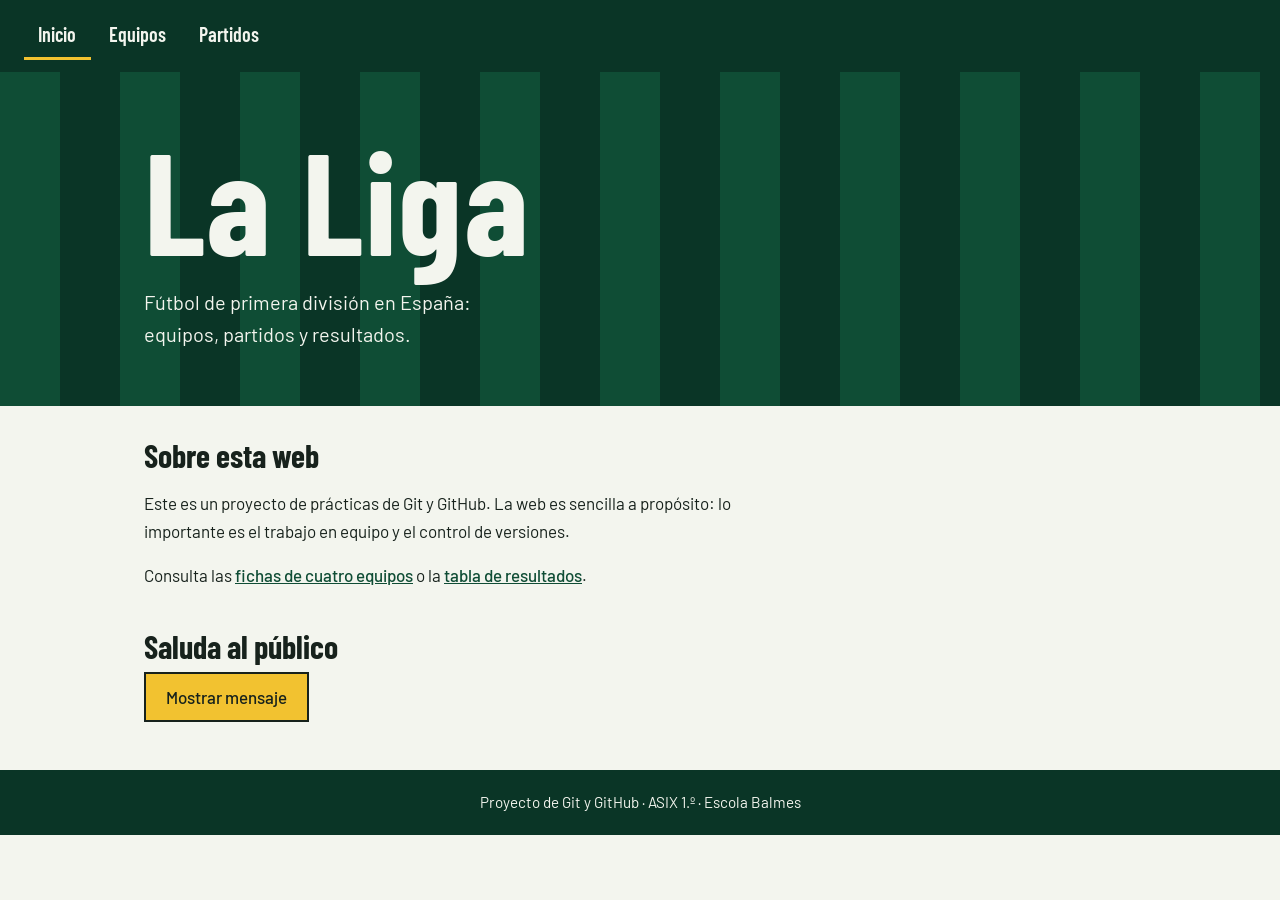
==== index.html @ 01cf9207 "Estructura inicial del proyecto" ====
<!DOCTYPE html>
<html lang="es">
<head>
  <meta charset="UTF-8">
  <meta name="viewport" content="width=device-width, initial-scale=1">
  <title>La Liga | Inicio</title>
  <link rel="preconnect" href="https://fonts.googleapis.com">
  <link rel="preconnect" href="https://fonts.gstatic.com" crossorigin>
  <link href="https://fonts.googleapis.com/css2?family=Barlow+Condensed:wght@600;700&family=Barlow:wght@400;500&display=swap" rel="stylesheet">
  <link rel="stylesheet" href="css/style.css">
</head>
<body>
  <header class="cabecera">
    <nav class="menu" aria-label="Navegación principal">
      <a href="index.html" class="activo" aria-current="page">Inicio</a>
      <a href="equipos.html">Equipos</a>
      <a href="partidos.html">Partidos</a>
    </nav>

    <div class="portada">
      <h1>La Liga</h1>
      <p class="lema">Fútbol de primera división en España: equipos, partidos y resultados.</p>
    </div>
  </header>

  <main class="contenido">
    <section>
      <h2>Sobre esta web</h2>
      <p>
        Este es un proyecto de prácticas de Git y GitHub. La web es sencilla a propósito:
        lo importante es el trabajo en equipo y el control de versiones.
      </p>
      <p>
        Consulta las <a href="equipos.html">fichas de cuatro equipos</a> o la
        <a href="partidos.html">tabla de resultados</a>.
      </p>
    </section>

    <section>
      <h2>Saluda al público</h2>
      <button id="btn-mensaje" type="button">Mostrar mensaje</button>
      <p id="mensaje" class="mensaje" role="status" hidden></p>
    </section>
  </main>

  <footer class="pie">
    <p>Proyecto de Git y GitHub · ASIX 1.º · Escola Balmes</p>
  </footer>

  <script src="js/script.js"></script>
</body>
</html>
---- css/style.css ----
/* =========================================================
   La Liga · hoja de estilos
   Secciones: 1. Colores y fondo · 2. Tipografía · 3. Estructura
              4. Equipos · 5. Tabla de partidos · 6. Botón y accesibilidad
   ========================================================= */


/* ---------- 1. COLORES Y FONDO ---------- */
:root {
  --cesped: #0f4d35;
  --cesped-oscuro: #0a3526;
  --tiza: #f3f5ee;
  --tarjeta-amarilla: #f2c230;
  --tarjeta-roja: #c8362b;
  --tinta: #17221c;
  --linea: #cdd5c8;
}

body {
  margin: 0;
  background: var(--tiza);
  color: var(--tinta);
}

/* Cabecera con franjas de césped segado */
.cabecera {
  background-color: var(--cesped);
  background-image: repeating-linear-gradient(
    90deg,
    var(--cesped) 0,
    var(--cesped) 60px,
    var(--cesped-oscuro) 60px,
    var(--cesped-oscuro) 120px
  );
  color: var(--tiza);
}

.pie {
  background: var(--cesped-oscuro);
  color: var(--tiza);
}


/* ---------- 2. TIPOGRAFÍA ---------- */
body {
  font-family: "Barlow", "Segoe UI", Arial, sans-serif;
  font-size: 1.0625rem;
  line-height: 1.6;
}

h1,
h2 {
  font-family: "Barlow Condensed", "Arial Narrow", Arial, sans-serif;
  font-weight: 700;
  line-height: 1.1;
}

h1 {
  font-size: clamp(4rem, 14vw, 9rem);
  letter-spacing: 0.01em;
  margin: 0;
}

h2 {
  font-size: 2rem;
  margin: 0 0 0.5rem;
}

.lema {
  font-size: 1.25rem;
  max-width: 36ch;
  margin: 0.5rem 0 0;
}

a {
  color: var(--cesped);
  font-weight: 500;
}


/* ---------- 3. ESTRUCTURA ---------- */
.menu {
  display: flex;
  gap: 0.25rem;
  padding: 0.75rem 1.5rem;
  background: var(--cesped-oscuro);
}

.menu a {
  color: var(--tiza);
  text-decoration: none;
  padding: 0.4rem 0.9rem;
  border-bottom: 3px solid transparent;
  font-family: "Barlow Condensed", "Arial Narrow", Arial, sans-serif;
  font-size: 1.25rem;
  font-weight: 600;
}

.menu a:hover {
  border-bottom-color: var(--tarjeta-amarilla);
}

.menu a.activo {
  border-bottom-color: var(--tarjeta-amarilla);
}

.portada {
  padding: 3rem 1.5rem 3.5rem;
  max-width: 62rem;
  margin: 0 auto;
}

.portada-interior {
  padding-bottom: 2rem;
}

.portada-interior h1 {
  font-size: clamp(3rem, 10vw, 5.5rem);
}

.contenido {
  max-width: 62rem;
  margin: 0 auto;
  padding: 2rem 1.5rem 3rem;
}

.contenido section + section {
  margin-top: 2.5rem;
}

.contenido p {
  max-width: 62ch;
}

.pie {
  padding: 1.25rem 1.5rem;
  text-align: center;
  font-size: 0.95rem;
}

.pie p {
  margin: 0;
}


/* ---------- 4. EQUIPOS ---------- */
.rejilla-equipos {
  display: grid;
  grid-template-columns: repeat(auto-fit, minmax(240px, 1fr));
  gap: 1.5rem;
}

.equipo {
  background: #fff;
  border: 1px solid var(--linea);
  padding: 0 1.25rem 1.25rem;
}

.equipo h2 {
  margin-top: 1rem;
}

.equipo dl {
  margin: 0;
  display: grid;
  grid-template-columns: auto 1fr;
  gap: 0.25rem 1rem;
}

.equipo dt {
  font-weight: 500;
  color: #4d5c52;
}

.equipo dd {
  margin: 0;
}

/* Banda con los colores de la camiseta */
.camiseta {
  height: 18px;
  margin: 0 -1.25rem;
}

.madrid {
  background: #fff;
  border-bottom: 1px solid var(--linea);
}

.barca {
  background: repeating-linear-gradient(90deg, #a50044 0, #a50044 18px, #004d98 18px, #004d98 36px);
}

.atletico {
  background: repeating-linear-gradient(90deg, #cb3524 0, #cb3524 18px, #ffffff 18px, #ffffff 36px);
  border-bottom: 1px solid var(--linea);
}

.athletic {
  background: repeating-linear-gradient(90deg, #ee2523 0, #ee2523 18px, #ffffff 18px, #ffffff 36px);
  border-bottom: 1px solid var(--linea);
}


/* ---------- 5. TABLA DE PARTIDOS ---------- */
.aviso {
  border-left: 6px solid var(--tarjeta-amarilla);
  background: #fff;
  padding: 0.6rem 1rem;
}

.tabla-contenedor {
  overflow-x: auto;
  margin-top: 1.5rem;
}

table {
  width: 100%;
  border-collapse: collapse;
  background: #fff;
}

caption {
  text-align: left;
  font-family: "Barlow Condensed", "Arial Narrow", Arial, sans-serif;
  font-size: 1.5rem;
  font-weight: 700;
  padding-bottom: 0.5rem;
}

th,
td {
  padding: 0.75rem 1rem;
  text-align: left;
  border-bottom: 1px solid var(--linea);
}

thead th {
  background: var(--cesped);
  color: var(--tiza);
  font-weight: 500;
}

.marcador {
  font-family: "Barlow Condensed", "Arial Narrow", Arial, sans-serif;
  font-size: 1.4rem;
  font-weight: 700;
  white-space: nowrap;
}

tbody tr:hover {
  background: #eef2ea;
}


/* ---------- 6. BOTÓN Y ACCESIBILIDAD ---------- */
button {
  font: inherit;
  font-weight: 500;
  background: var(--tarjeta-amarilla);
  color: var(--tinta);
  border: 2px solid var(--tinta);
  padding: 0.6rem 1.25rem;
  cursor: pointer;
}

button:hover {
  background: var(--tinta);
  color: var(--tarjeta-amarilla);
}

.mensaje {
  margin-top: 1rem;
  padding: 0.75rem 1rem;
  background: #fff;
  border-left: 6px solid var(--tarjeta-roja);
  font-weight: 500;
}

a:focus-visible,
button:focus-visible {
  outline: 3px solid var(--tarjeta-roja);
  outline-offset: 2px;
}

@media (max-width: 480px) {
  .menu {
    padding: 0.5rem 0.75rem;
  }
  .menu a {
    padding: 0.4rem 0.6rem;
  }
}
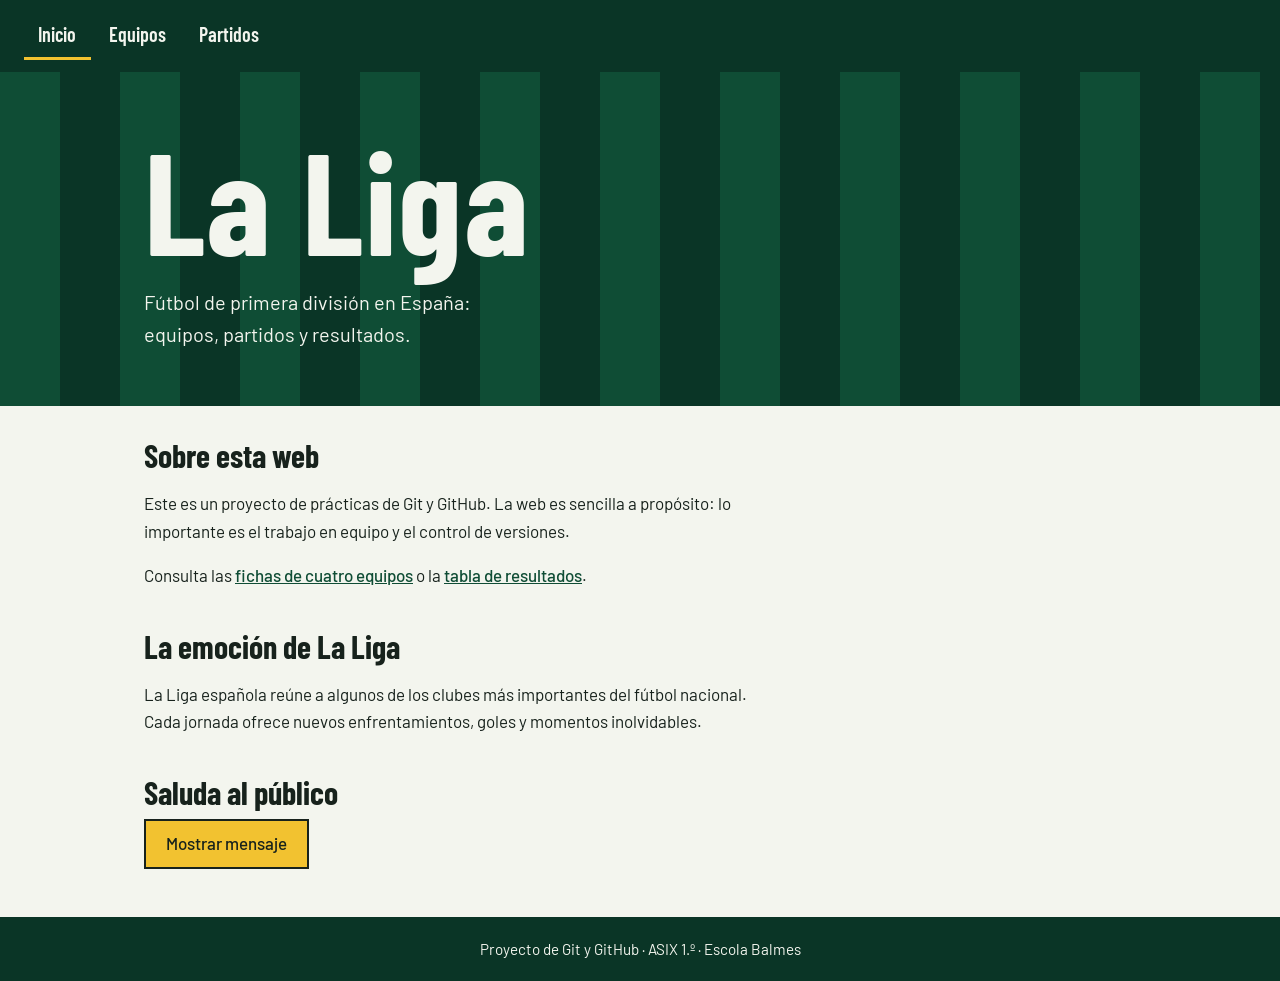
==== commit 7e93f2b6: "Añadir sección sobre la emoción de La Liga" ====
--- a/index.html
+++ b/index.html
@@ -36,6 +36,14 @@
       </p>
     </section>
 
+        <section>
+      <h2>La emoción de La Liga</h2>
+      <p>
+        La Liga española reúne a algunos de los clubes más importantes
+        del fútbol nacional. Cada jornada ofrece nuevos enfrentamientos,
+        goles y momentos inolvidables.
+      </p>
+    </section>
     <section>
       <h2>Saluda al público</h2>
       <button id="btn-mensaje" type="button">Mostrar mensaje</button>
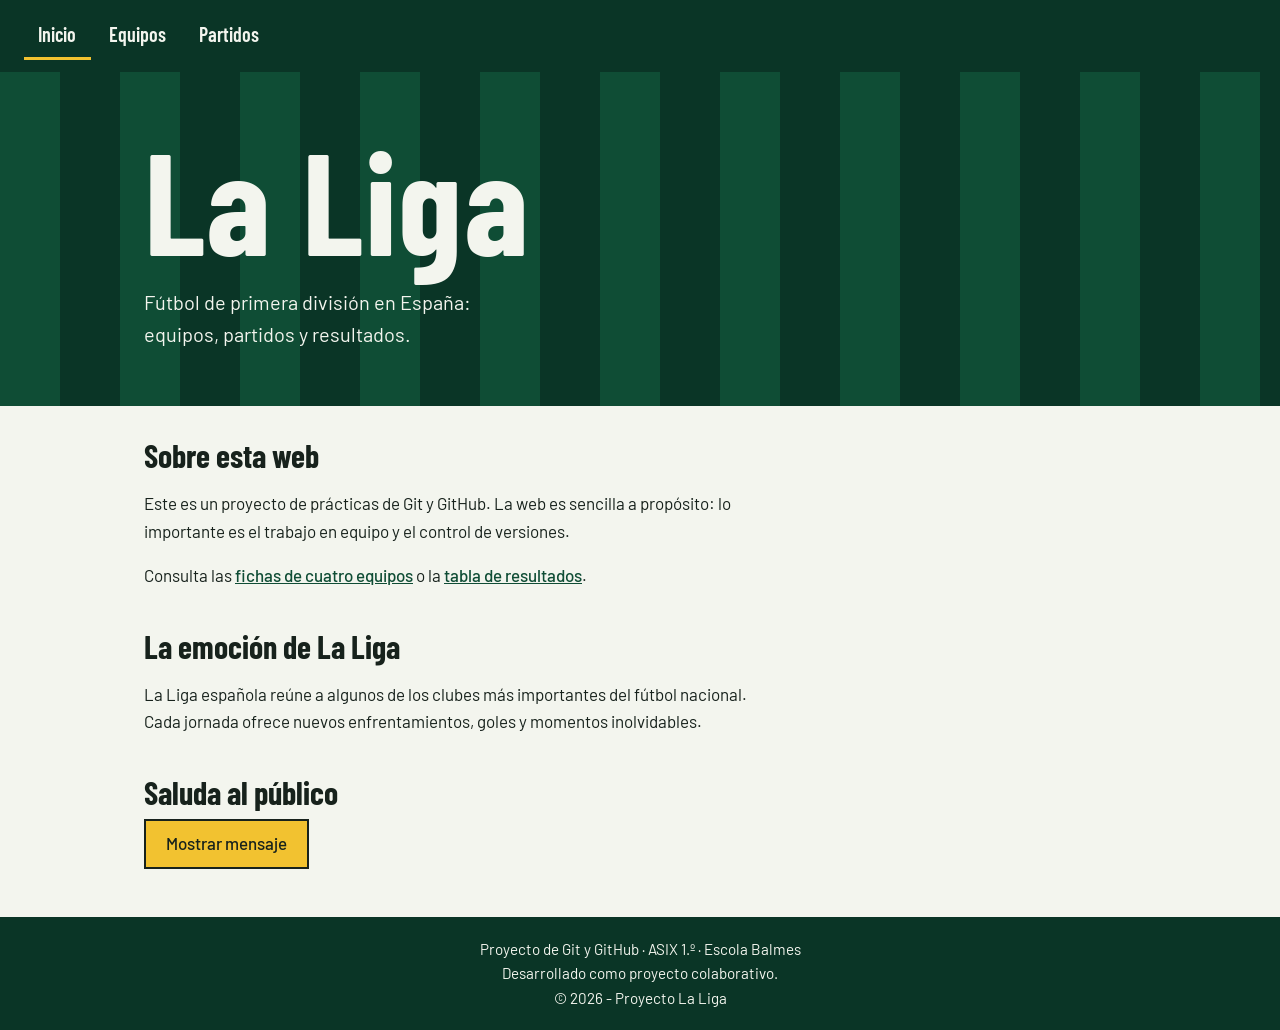
==== commit 3854fa2a: "Ampliar información del pie de página" ====
--- a/index.html
+++ b/index.html
@@ -51,9 +51,11 @@
     </section>
   </main>
 
-  <footer class="pie">
+<footer class="pie">
     <p>Proyecto de Git y GitHub · ASIX 1.º · Escola Balmes</p>
-  </footer>
+    <p>Desarrollado como proyecto colaborativo.</p>
+    <p>© 2026 - Proyecto La Liga</p>
+</footer>
 
   <script src="js/script.js"></script>
 </body>
